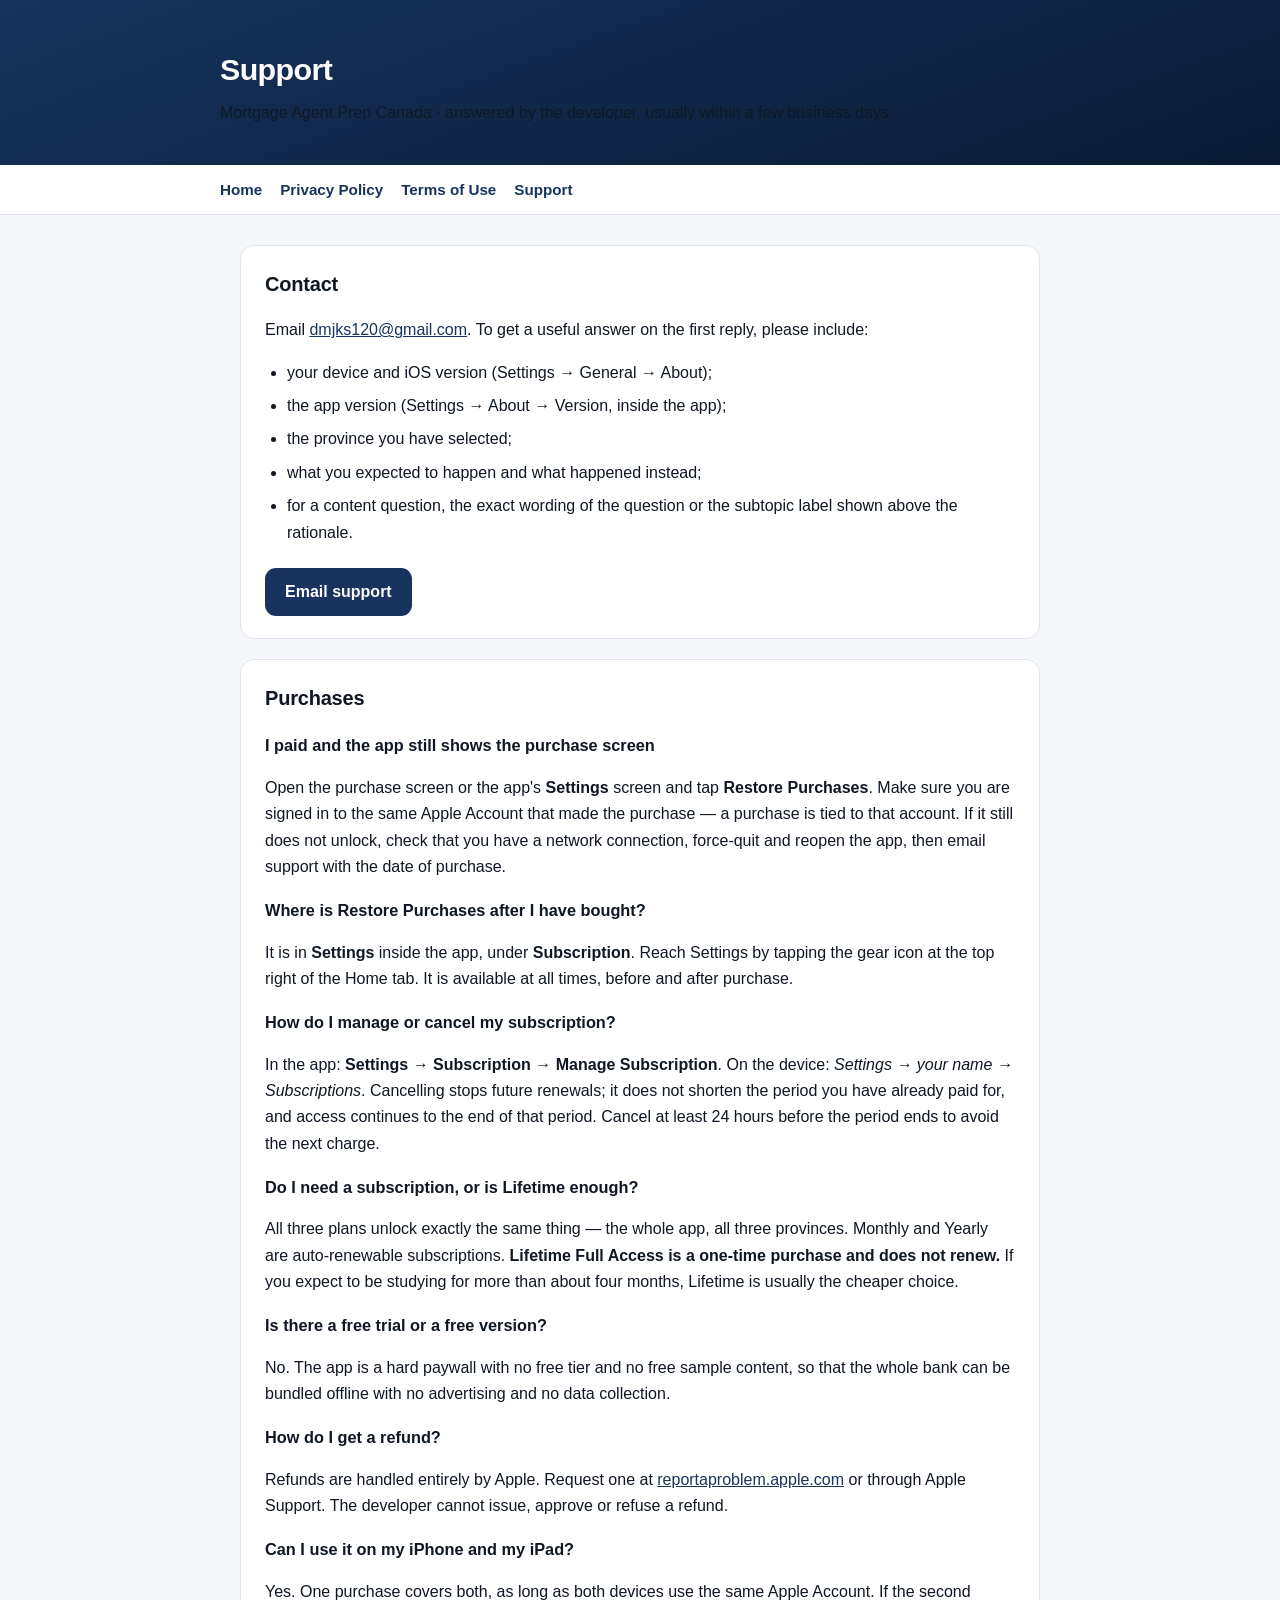
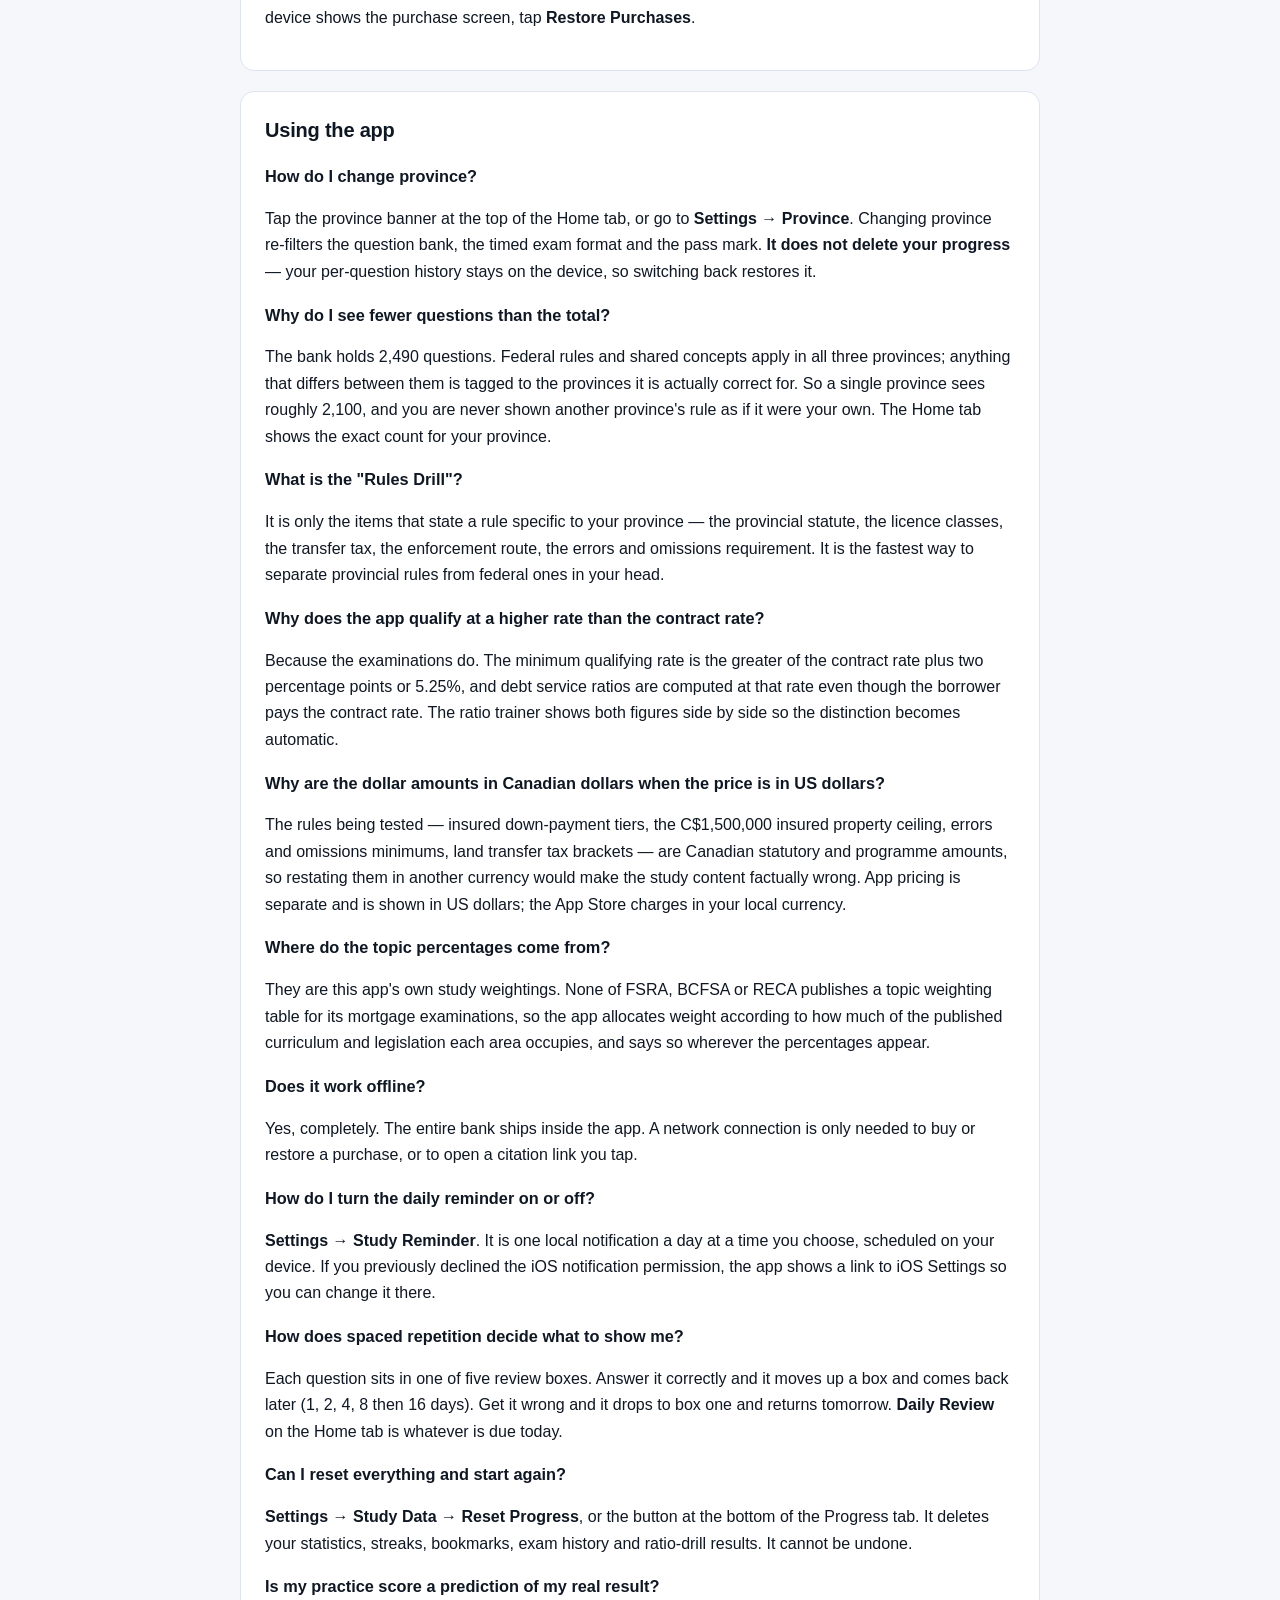
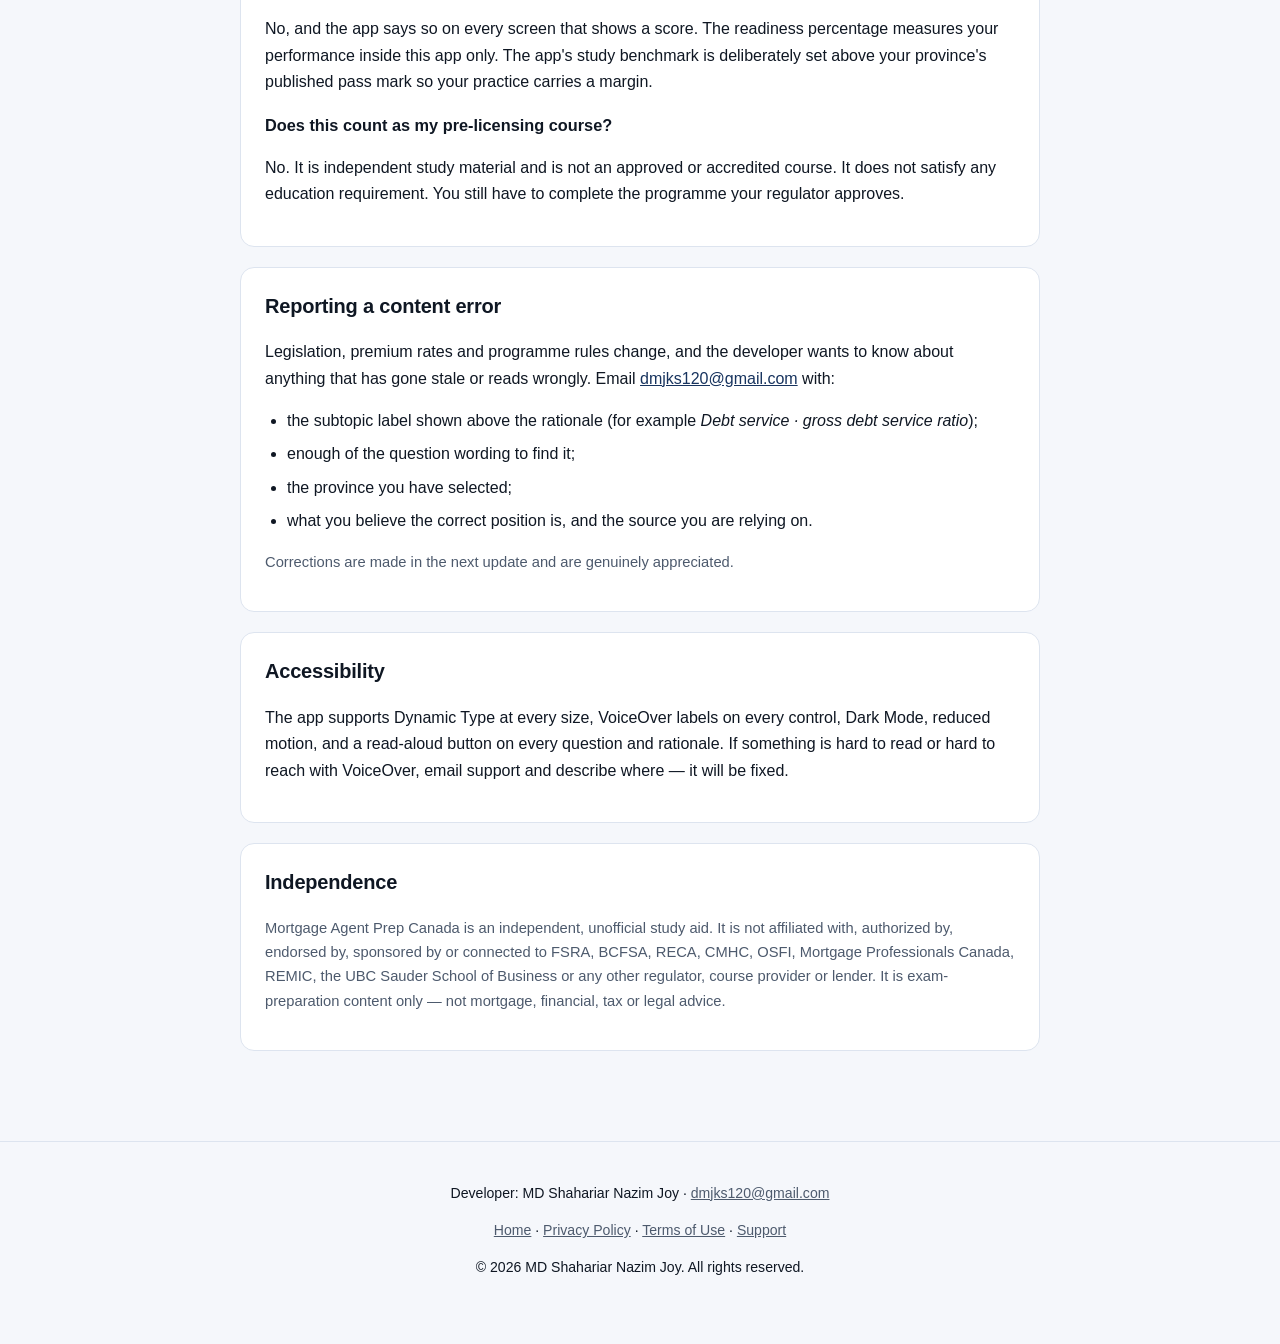
==== support.html @ b32c325b "Legal, support and marketing pages for Mortgage Agent Prep Canada" ====
<!DOCTYPE html>
<html lang="en">
<head>
<meta charset="utf-8">
<meta name="viewport" content="width=device-width, initial-scale=1">
<title>Support — Mortgage Agent Prep Canada</title>
<meta name="description" content="Support and FAQ for the Mortgage Agent Prep Canada iOS app: restoring purchases, managing or cancelling a subscription, refunds, changing province, reminders, offline use and how to report a content error.">
<link rel="canonical" href="https://joykhansayan1.github.io/mortgage-agent-prep-canada-legal/support.html">
<link rel="stylesheet" href="style.css">
</head>
<body>
<header><div class="inner">
  <h1>Support</h1>
  <p>Mortgage Agent Prep Canada · answered by the developer, usually within a few business days</p>
</div></header>

<nav><div class="inner">
  <a href="./">Home</a>
  <a href="./privacy.html">Privacy Policy</a>
  <a href="./terms.html">Terms of Use</a>
  <a href="./support.html">Support</a>
</div></nav>

<main>

<section>
  <h2>Contact</h2>
  <p>Email <a href="mailto:dmjks120@gmail.com">dmjks120@gmail.com</a>. To get a useful answer on the first reply,
  please include:</p>
  <ul>
    <li>your device and iOS version (Settings → General → About);</li>
    <li>the app version (Settings → About → Version, inside the app);</li>
    <li>the province you have selected;</li>
    <li>what you expected to happen and what happened instead;</li>
    <li>for a content question, the exact wording of the question or the subtopic label shown above the rationale.</li>
  </ul>
  <a class="cta" href="mailto:dmjks120@gmail.com">Email support</a>
</section>

<section>
  <h2>Purchases</h2>

  <h3>I paid and the app still shows the purchase screen</h3>
  <p>Open the purchase screen or the app's <strong>Settings</strong> screen and tap <strong>Restore
  Purchases</strong>. Make sure you are signed in to the same Apple Account that made the purchase — a purchase is
  tied to that account. If it still does not unlock, check that you have a network connection, force-quit and reopen
  the app, then email support with the date of purchase.</p>

  <h3>Where is Restore Purchases after I have bought?</h3>
  <p>It is in <strong>Settings</strong> inside the app, under <strong>Subscription</strong>. Reach Settings by tapping
  the gear icon at the top right of the Home tab. It is available at all times, before and after purchase.</p>

  <h3>How do I manage or cancel my subscription?</h3>
  <p>In the app: <strong>Settings → Subscription → Manage Subscription</strong>. On the device: <em>Settings → your
  name → Subscriptions</em>. Cancelling stops future renewals; it does not shorten the period you have already paid
  for, and access continues to the end of that period. Cancel at least 24 hours before the period ends to avoid the
  next charge.</p>

  <h3>Do I need a subscription, or is Lifetime enough?</h3>
  <p>All three plans unlock exactly the same thing — the whole app, all three provinces. Monthly and Yearly are
  auto-renewable subscriptions. <strong>Lifetime Full Access is a one-time purchase and does not renew.</strong> If you
  expect to be studying for more than about four months, Lifetime is usually the cheaper choice.</p>

  <h3>Is there a free trial or a free version?</h3>
  <p>No. The app is a hard paywall with no free tier and no free sample content, so that the whole bank can be
  bundled offline with no advertising and no data collection.</p>

  <h3>How do I get a refund?</h3>
  <p>Refunds are handled entirely by Apple. Request one at
  <a href="https://reportaproblem.apple.com">reportaproblem.apple.com</a> or through Apple Support. The developer
  cannot issue, approve or refuse a refund.</p>

  <h3>Can I use it on my iPhone and my iPad?</h3>
  <p>Yes. One purchase covers both, as long as both devices use the same Apple Account. If the second device shows the
  purchase screen, tap <strong>Restore Purchases</strong>.</p>
</section>

<section>
  <h2>Using the app</h2>

  <h3>How do I change province?</h3>
  <p>Tap the province banner at the top of the Home tab, or go to <strong>Settings → Province</strong>. Changing
  province re-filters the question bank, the timed exam format and the pass mark. <strong>It does not delete your
  progress</strong> — your per-question history stays on the device, so switching back restores it.</p>

  <h3>Why do I see fewer questions than the total?</h3>
  <p>The bank holds 2,490 questions. Federal rules and shared concepts apply in all three provinces; anything that
  differs between them is tagged to the provinces it is actually correct for. So a single province sees roughly 2,100,
  and you are never shown another province's rule as if it were your own. The Home tab shows the exact count for your
  province.</p>

  <h3>What is the "Rules Drill"?</h3>
  <p>It is only the items that state a rule specific to your province — the provincial statute, the licence classes,
  the transfer tax, the enforcement route, the errors and omissions requirement. It is the fastest way to separate
  provincial rules from federal ones in your head.</p>

  <h3>Why does the app qualify at a higher rate than the contract rate?</h3>
  <p>Because the examinations do. The minimum qualifying rate is the greater of the contract rate plus two percentage
  points or 5.25%, and debt service ratios are computed at that rate even though the borrower pays the contract rate.
  The ratio trainer shows both figures side by side so the distinction becomes automatic.</p>

  <h3>Why are the dollar amounts in Canadian dollars when the price is in US dollars?</h3>
  <p>The rules being tested — insured down-payment tiers, the C$1,500,000 insured property ceiling, errors and
  omissions minimums, land transfer tax brackets — are Canadian statutory and programme amounts, so restating them in
  another currency would make the study content factually wrong. App pricing is separate and is shown in US dollars;
  the App Store charges in your local currency.</p>

  <h3>Where do the topic percentages come from?</h3>
  <p>They are this app's own study weightings. None of FSRA, BCFSA or RECA publishes a topic weighting table for its
  mortgage examinations, so the app allocates weight according to how much of the published curriculum and
  legislation each area occupies, and says so wherever the percentages appear.</p>

  <h3>Does it work offline?</h3>
  <p>Yes, completely. The entire bank ships inside the app. A network connection is only needed to buy or restore a
  purchase, or to open a citation link you tap.</p>

  <h3>How do I turn the daily reminder on or off?</h3>
  <p><strong>Settings → Study Reminder</strong>. It is one local notification a day at a time you choose, scheduled on
  your device. If you previously declined the iOS notification permission, the app shows a link to iOS Settings so you
  can change it there.</p>

  <h3>How does spaced repetition decide what to show me?</h3>
  <p>Each question sits in one of five review boxes. Answer it correctly and it moves up a box and comes back later
  (1, 2, 4, 8 then 16 days). Get it wrong and it drops to box one and returns tomorrow. <strong>Daily Review</strong>
  on the Home tab is whatever is due today.</p>

  <h3>Can I reset everything and start again?</h3>
  <p><strong>Settings → Study Data → Reset Progress</strong>, or the button at the bottom of the Progress tab. It
  deletes your statistics, streaks, bookmarks, exam history and ratio-drill results. It cannot be undone.</p>

  <h3>Is my practice score a prediction of my real result?</h3>
  <p>No, and the app says so on every screen that shows a score. The readiness percentage measures your performance
  inside this app only. The app's study benchmark is deliberately set above your province's published pass mark so
  your practice carries a margin.</p>

  <h3>Does this count as my pre-licensing course?</h3>
  <p>No. It is independent study material and is not an approved or accredited course. It does not satisfy any
  education requirement. You still have to complete the programme your regulator approves.</p>
</section>

<section>
  <h2>Reporting a content error</h2>
  <p>Legislation, premium rates and programme rules change, and the developer wants to know about anything that has
  gone stale or reads wrongly. Email <a href="mailto:dmjks120@gmail.com">dmjks120@gmail.com</a> with:</p>
  <ul>
    <li>the subtopic label shown above the rationale (for example <em>Debt service · gross debt service ratio</em>);</li>
    <li>enough of the question wording to find it;</li>
    <li>the province you have selected;</li>
    <li>what you believe the correct position is, and the source you are relying on.</li>
  </ul>
  <p class="muted">Corrections are made in the next update and are genuinely appreciated.</p>
</section>

<section>
  <h2>Accessibility</h2>
  <p>The app supports Dynamic Type at every size, VoiceOver labels on every control, Dark Mode, reduced motion, and a
  read-aloud button on every question and rationale. If something is hard to read or hard to reach with VoiceOver,
  email support and describe where — it will be fixed.</p>
</section>

<section>
  <h2>Independence</h2>
  <p class="muted">Mortgage Agent Prep Canada is an independent, unofficial study aid. It is not affiliated with,
  authorized by, endorsed by, sponsored by or connected to FSRA, BCFSA, RECA, CMHC, OSFI, Mortgage Professionals
  Canada, REMIC, the UBC Sauder School of Business or any other regulator, course provider or lender. It is
  exam-preparation content only — not mortgage, financial, tax or legal advice.</p>
</section>

</main>

<footer>
  <p>Developer: MD Shahariar Nazim Joy · <a href="mailto:dmjks120@gmail.com">dmjks120@gmail.com</a></p>
  <p><a href="./">Home</a> · <a href="./privacy.html">Privacy Policy</a> · <a href="./terms.html">Terms of Use</a> · <a href="./support.html">Support</a></p>
  <p>© 2026 MD Shahariar Nazim Joy. All rights reserved.</p>
</footer>

</body>
</html>
---- style.css ----
:root {
  --bg: #f5f7fb;
  --surface: #ffffff;
  --text: #0f1723;
  --muted: #4d5a6d;
  --brand: #17335e;
  --brand-dark: #0a1a33;
  --accent: #a55e17;
  --border: #dde4ef;
}

@media (prefers-color-scheme: dark) {
  :root {
    --bg: #0a0f18;
    --surface: #141c28;
    --text: #eef3fa;
    --muted: #a9b6c8;
    --brand: #8cb4ec;
    --brand-dark: #5c8fd6;
    --accent: #f0b060;
    --border: #24303f;
  }
}

* { box-sizing: border-box; }

body {
  margin: 0;
  font-family: -apple-system, BlinkMacSystemFont, "Segoe UI", Roboto, Helvetica, Arial, sans-serif;
  background: var(--bg);
  color: var(--text);
  line-height: 1.65;
  -webkit-text-size-adjust: 100%;
}

header {
  background: linear-gradient(160deg, #17335e 0%, #0a1a33 100%);
  color: #fff;
  padding: 44px 20px 38px;
}

header .inner { max-width: 840px; margin: 0 auto; }
header h1 { margin: 0 0 6px; font-size: 1.9rem; letter-spacing: -0.02em; }
header p { margin: 0; opacity: 0.92; }

nav {
  background: var(--surface);
  border-bottom: 1px solid var(--border);
  padding: 12px 20px;
  position: sticky;
  top: 0;
  z-index: 5;
}
nav .inner { max-width: 840px; margin: 0 auto; display: flex; flex-wrap: wrap; gap: 18px; }
nav a { color: var(--brand); text-decoration: none; font-weight: 600; font-size: 0.95rem; }
nav a:hover { text-decoration: underline; }

main { max-width: 840px; margin: 0 auto; padding: 30px 20px 70px; }

section {
  background: var(--surface);
  border: 1px solid var(--border);
  border-radius: 14px;
  padding: 22px 24px;
  margin-bottom: 20px;
}

h2 { margin-top: 0; font-size: 1.25rem; letter-spacing: -0.01em; }
h3 { font-size: 1.02rem; margin-bottom: 6px; }
p, li { color: var(--text); }
.muted { color: var(--muted); font-size: 0.92rem; }
ul { padding-left: 22px; }
li { margin-bottom: 7px; }
a { color: var(--brand); }
code {
  font-family: ui-monospace, SFMono-Regular, Menlo, monospace;
  font-size: 0.9em;
  background: var(--bg);
  border: 1px solid var(--border);
  border-radius: 5px;
  padding: 1px 5px;
}

table { width: 100%; border-collapse: collapse; margin: 12px 0; font-size: 0.95rem; }
th, td { text-align: left; padding: 9px 10px; border-bottom: 1px solid var(--border); vertical-align: top; }
th { font-weight: 700; }
.scroll { overflow-x: auto; }

.badge {
  display: inline-block;
  background: rgba(23, 51, 94, 0.12);
  color: var(--brand);
  border-radius: 999px;
  padding: 3px 11px;
  font-size: 0.8rem;
  font-weight: 700;
  margin-bottom: 10px;
}
@media (prefers-color-scheme: dark) {
  .badge { background: rgba(140, 180, 236, 0.16); }
}

.note {
  border-left: 4px solid var(--accent);
  background: var(--bg);
  padding: 12px 16px;
  border-radius: 0 10px 10px 0;
  margin: 14px 0;
}

footer {
  border-top: 1px solid var(--border);
  padding: 26px 20px 50px;
  text-align: center;
  color: var(--muted);
  font-size: 0.88rem;
}
footer a { color: var(--muted); }

.cta {
  display: inline-block;
  background: var(--brand);
  color: #fff !important;
  text-decoration: none;
  font-weight: 700;
  padding: 11px 20px;
  border-radius: 11px;
  margin-top: 6px;
}
@media (prefers-color-scheme: dark) {
  .cta { color: #0a0f18 !important; }
}

.grid { display: grid; gap: 14px; grid-template-columns: repeat(auto-fit, minmax(230px, 1fr)); }
.grid .card { border: 1px solid var(--border); border-radius: 12px; padding: 15px 16px; }
.grid .card h3 { margin-top: 0; }
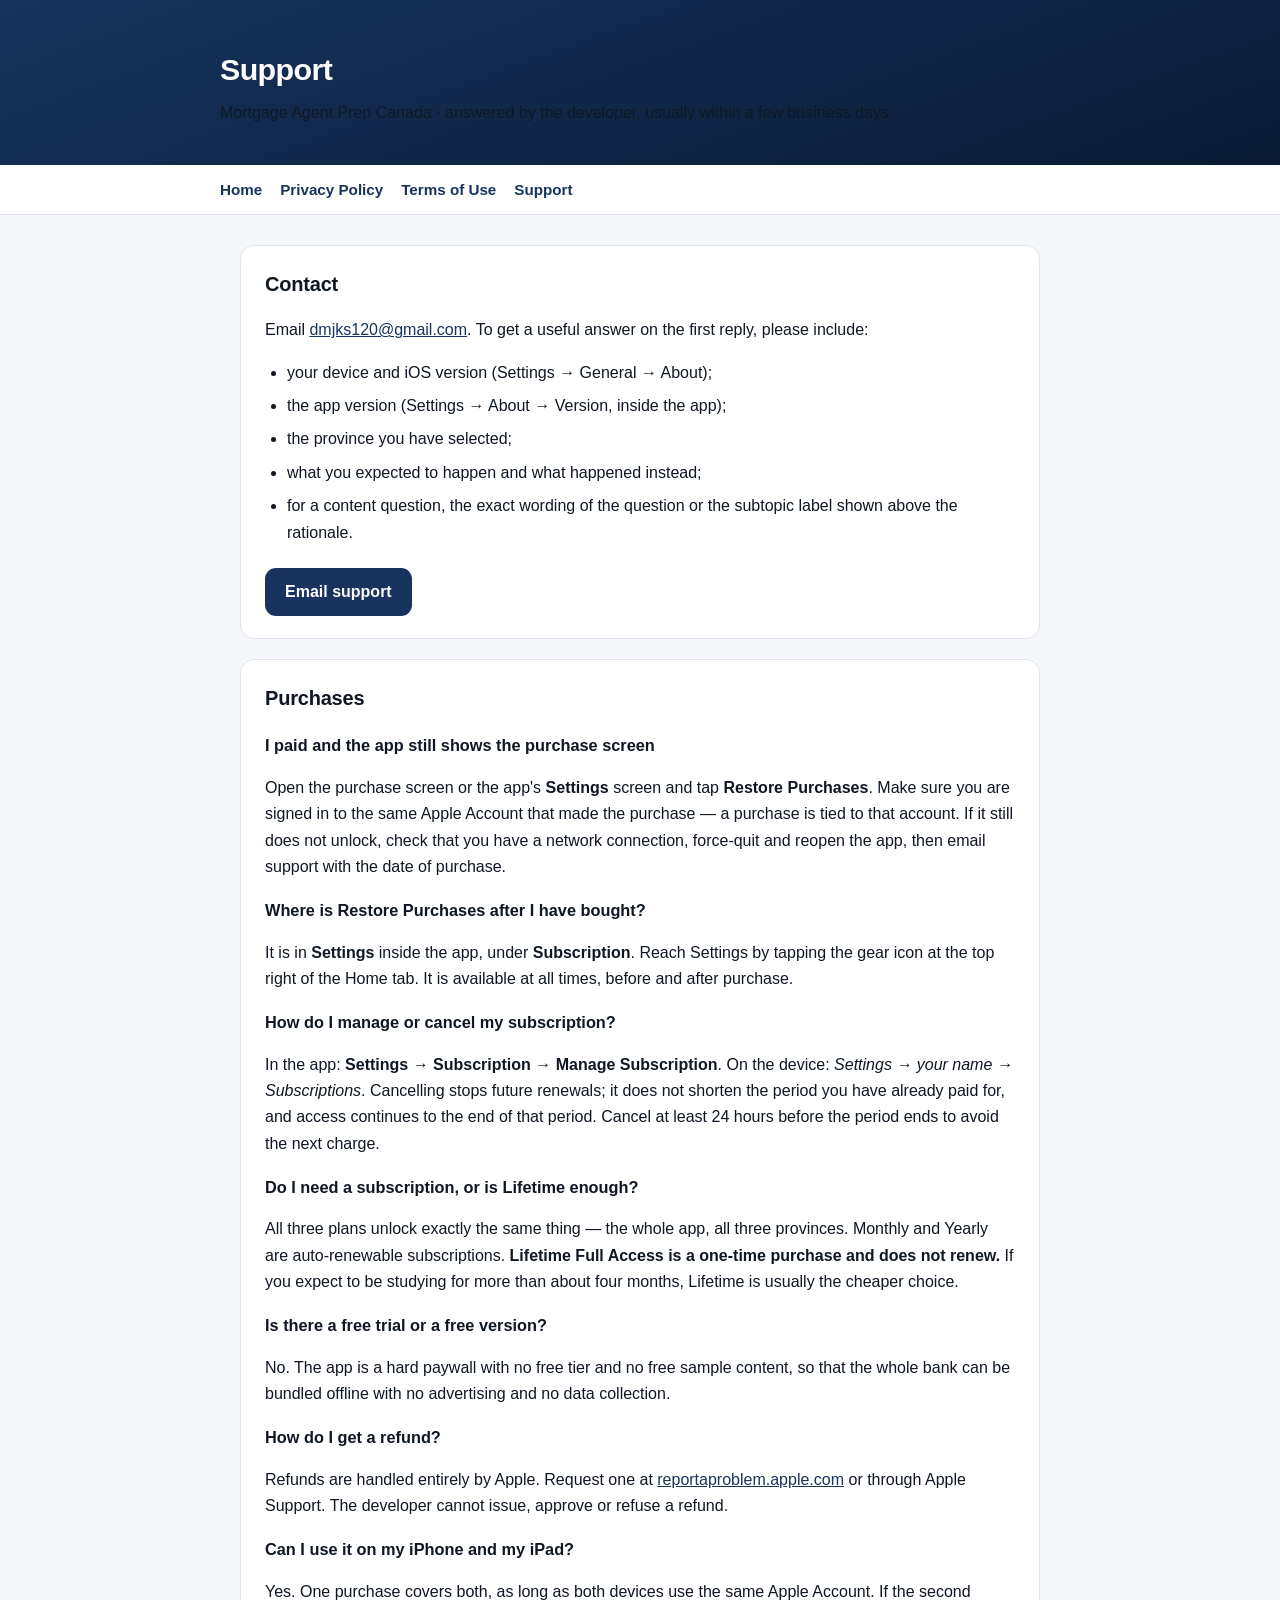
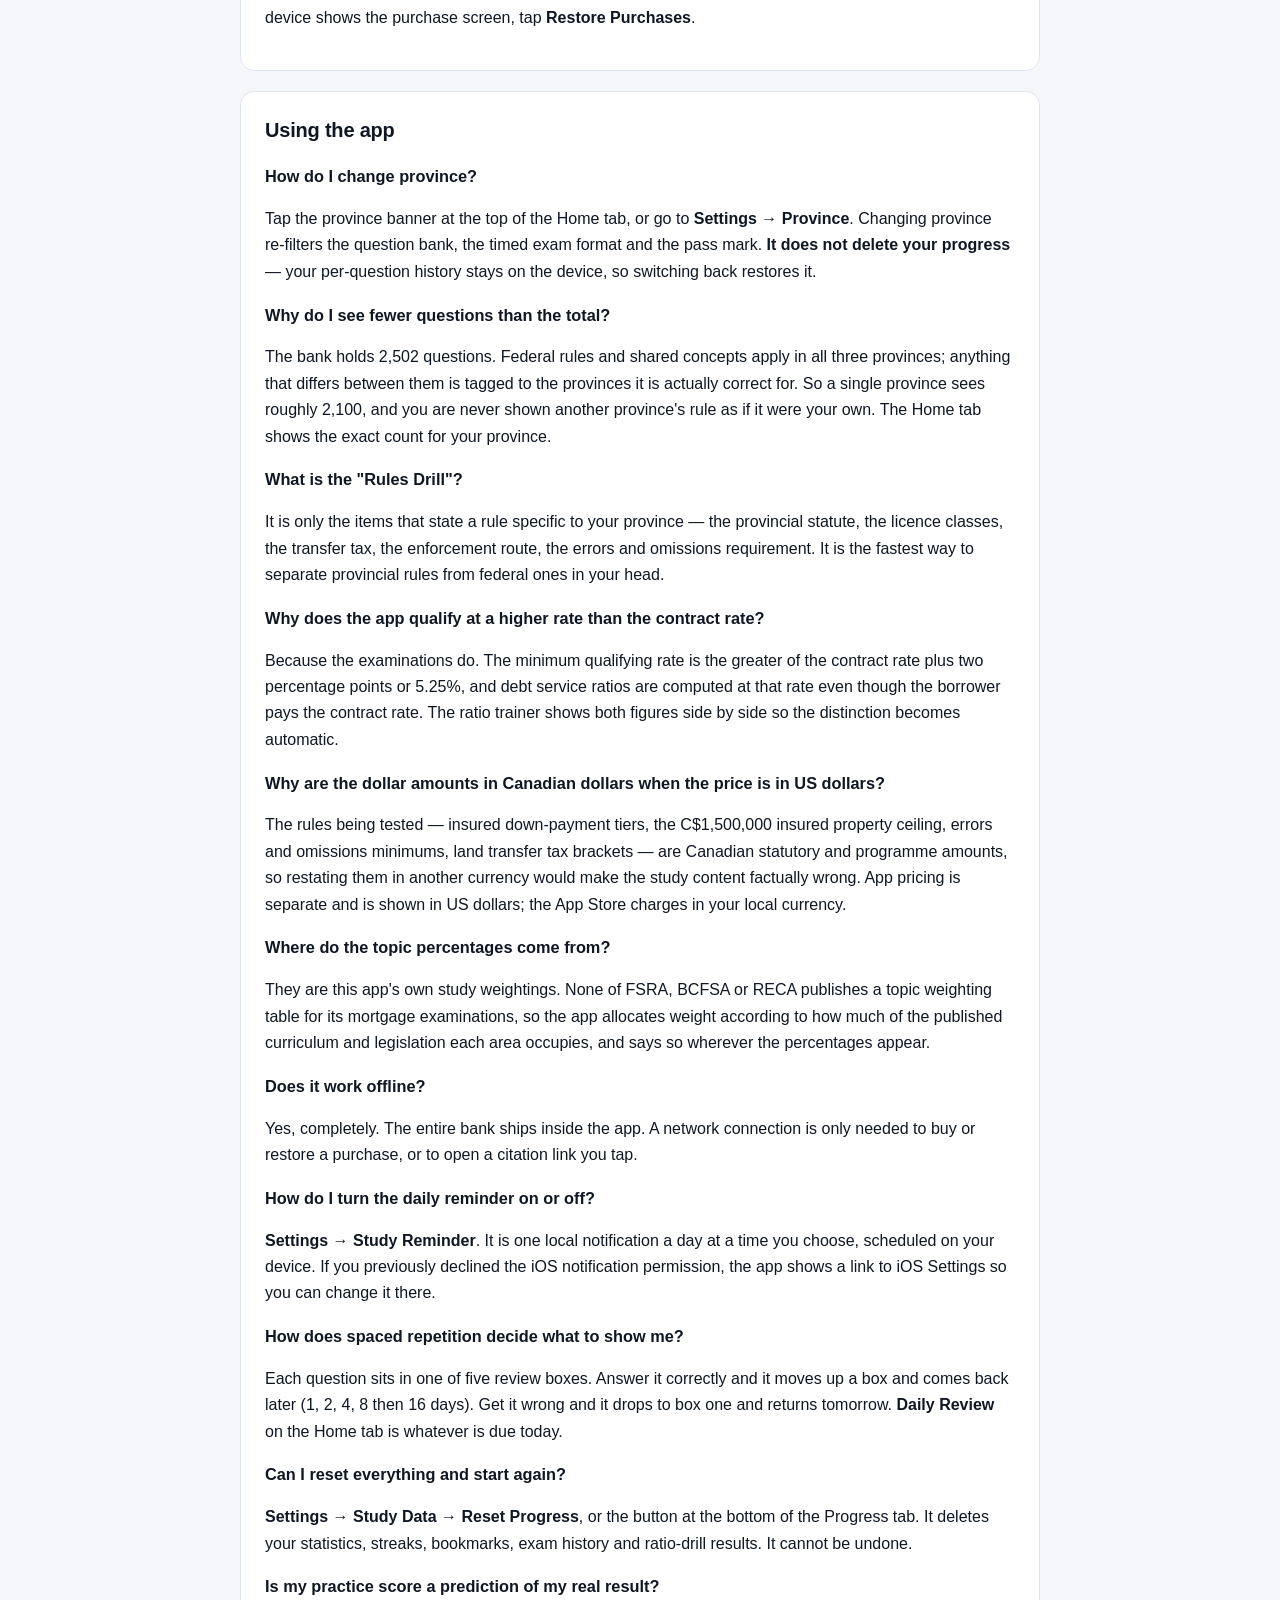
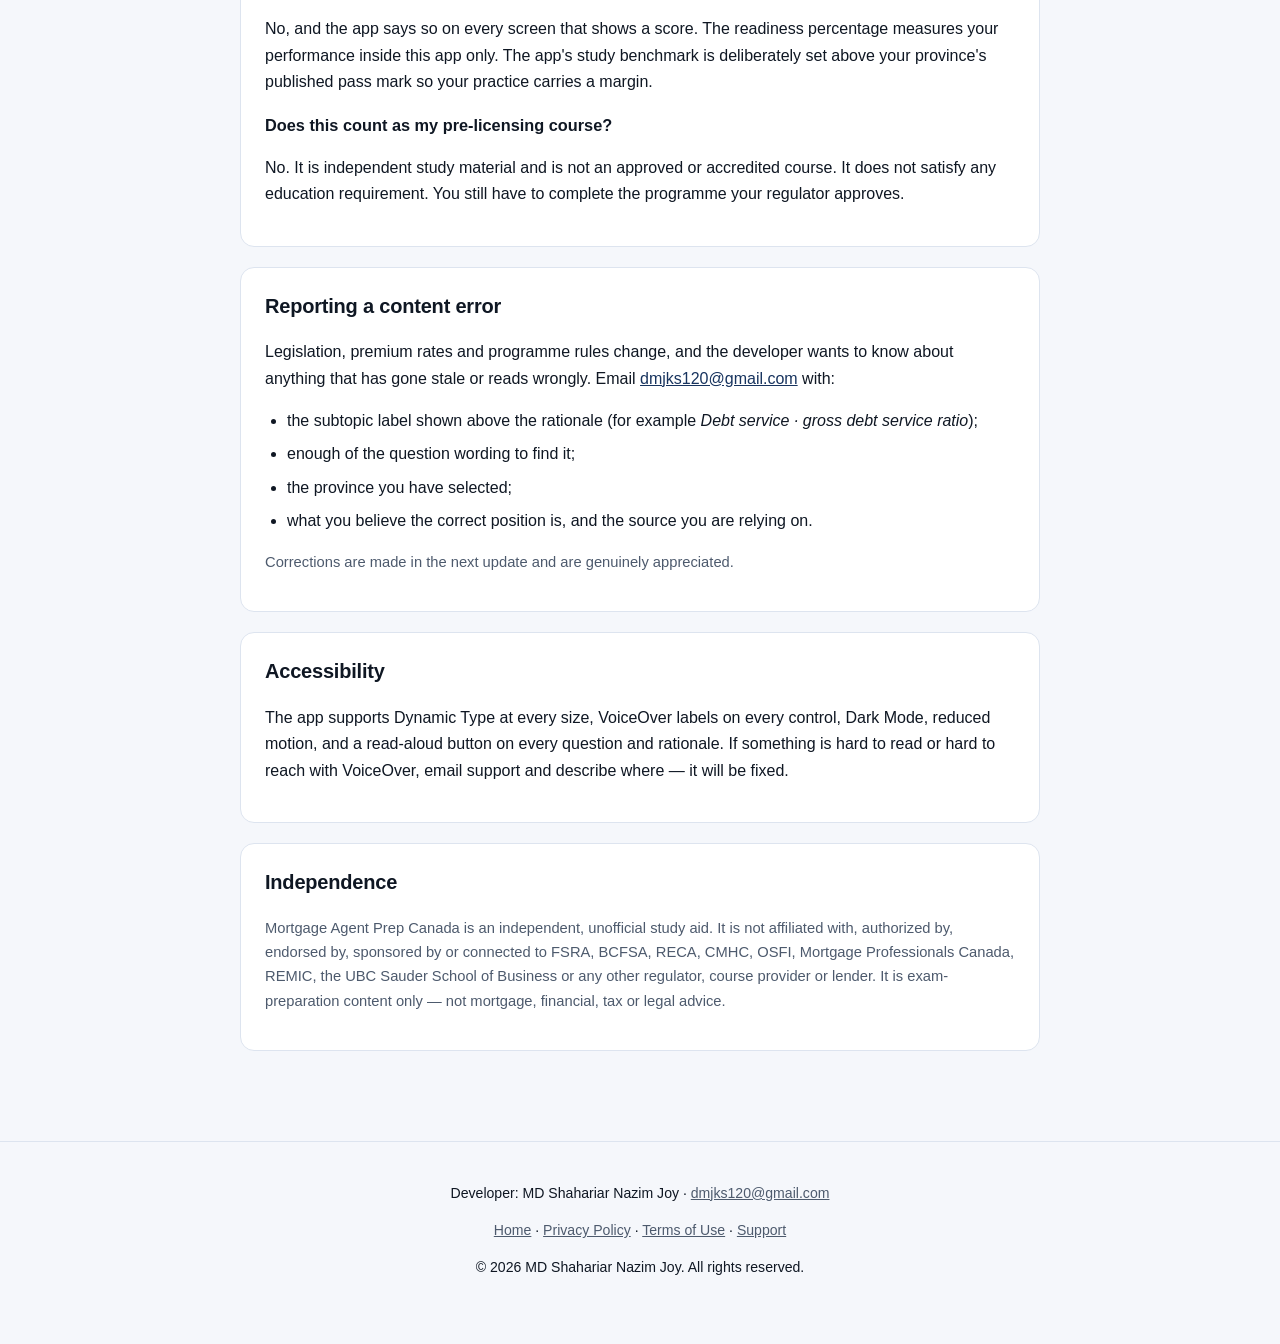
==== commit d6733fae: "Update question count to 2,502" ====
--- a/support.html
+++ b/support.html
@@ -84,7 +84,7 @@
   progress</strong> — your per-question history stays on the device, so switching back restores it.</p>
 
   <h3>Why do I see fewer questions than the total?</h3>
-  <p>The bank holds 2,490 questions. Federal rules and shared concepts apply in all three provinces; anything that
+  <p>The bank holds 2,502 questions. Federal rules and shared concepts apply in all three provinces; anything that
   differs between them is tagged to the provinces it is actually correct for. So a single province sees roughly 2,100,
   and you are never shown another province's rule as if it were your own. The Home tab shows the exact count for your
   province.</p>
